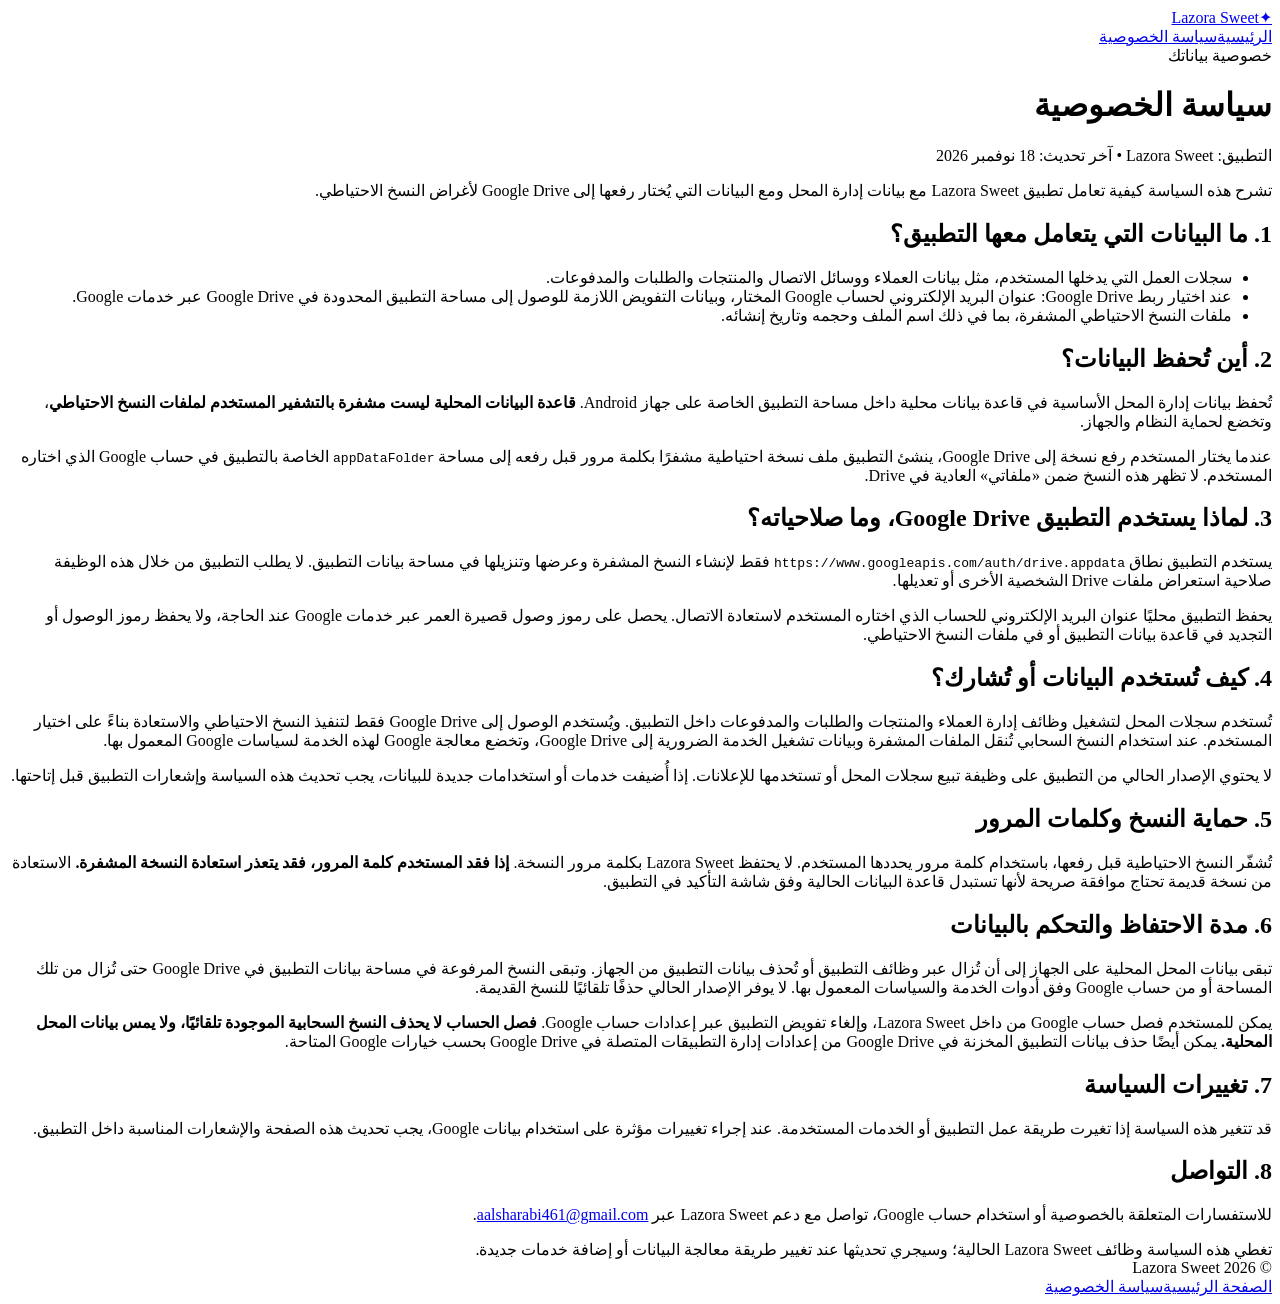
==== privacy.html @ 90b66a34 "feat(site): add Arabic Google Drive privacy policy" ====
<!doctype html>
<html lang="ar" dir="rtl">
<head>
  <meta charset="utf-8">
  <meta name="viewport" content="width=device-width, initial-scale=1">
  <meta name="description" content="سياسة الخصوصية لتطبيق Lazora Sweet وكيفية استخدام البيانات المحلية والنسخ الاحتياطية المشفرة في Google Drive.">
  <title>سياسة الخصوصية | Lazora Sweet</title>
  <link rel="stylesheet" href="style.css">
</head>
<body>
<header class="header"><div class="container"><a href="./" class="brand"><span class="brand-mark">✦</span>Lazora Sweet</a><nav aria-label="القائمة الرئيسية"><a href="./">الرئيسية</a><a href="privacy.html" aria-current="page">سياسة الخصوصية</a></nav></div></header>
<main class="container">
  <span class="eyebrow">خصوصية بياناتك</span>
  <h1>سياسة الخصوصية</h1>
  <p class="meta">التطبيق: Lazora Sweet • آخر تحديث: 18 نوفمبر 2026</p>
  <p class="lead">تشرح هذه السياسة كيفية تعامل تطبيق Lazora Sweet مع بيانات إدارة المحل ومع البيانات التي يُختار رفعها إلى Google Drive لأغراض النسخ الاحتياطي.</p>
  <section class="section"><h2>1. ما البيانات التي يتعامل معها التطبيق؟</h2><ul><li>سجلات العمل التي يدخلها المستخدم، مثل بيانات العملاء ووسائل الاتصال والمنتجات والطلبات والمدفوعات.</li><li>عند اختيار ربط Google Drive: عنوان البريد الإلكتروني لحساب Google المختار، وبيانات التفويض اللازمة للوصول إلى مساحة التطبيق المحدودة في Google Drive عبر خدمات Google.</li><li>ملفات النسخ الاحتياطي المشفرة، بما في ذلك اسم الملف وحجمه وتاريخ إنشائه.</li></ul></section>
  <section class="section"><h2>2. أين تُحفظ البيانات؟</h2><p>تُحفظ بيانات إدارة المحل الأساسية في قاعدة بيانات محلية داخل مساحة التطبيق الخاصة على جهاز Android. <strong>قاعدة البيانات المحلية ليست مشفرة بالتشفير المستخدم لملفات النسخ الاحتياطي</strong>، وتخضع لحماية النظام والجهاز.</p><p>عندما يختار المستخدم رفع نسخة إلى Google Drive، ينشئ التطبيق ملف نسخة احتياطية مشفرًا بكلمة مرور قبل رفعه إلى مساحة <code dir="ltr">appDataFolder</code> الخاصة بالتطبيق في حساب Google الذي اختاره المستخدم. لا تظهر هذه النسخ ضمن «ملفاتي» العادية في Drive.</p></section>
  <section class="section"><h2>3. لماذا يستخدم التطبيق Google Drive، وما صلاحياته؟</h2><p>يستخدم التطبيق نطاق <code dir="ltr">https://www.googleapis.com/auth/drive.appdata</code> فقط لإنشاء النسخ المشفرة وعرضها وتنزيلها في مساحة بيانات التطبيق. لا يطلب التطبيق من خلال هذه الوظيفة صلاحية استعراض ملفات Drive الشخصية الأخرى أو تعديلها.</p><p>يحفظ التطبيق محليًا عنوان البريد الإلكتروني للحساب الذي اختاره المستخدم لاستعادة الاتصال. يحصل على رموز وصول قصيرة العمر عبر خدمات Google عند الحاجة، ولا يحفظ رموز الوصول أو التجديد في قاعدة بيانات التطبيق أو في ملفات النسخ الاحتياطي.</p></section>
  <section class="section"><h2>4. كيف تُستخدم البيانات أو تُشارك؟</h2><p>تُستخدم سجلات المحل لتشغيل وظائف إدارة العملاء والمنتجات والطلبات والمدفوعات داخل التطبيق. ويُستخدم الوصول إلى Google Drive فقط لتنفيذ النسخ الاحتياطي والاستعادة بناءً على اختيار المستخدم. عند استخدام النسخ السحابي تُنقل الملفات المشفرة وبيانات تشغيل الخدمة الضرورية إلى Google Drive، وتخضع معالجة Google لهذه الخدمة لسياسات Google المعمول بها.</p><p>لا يحتوي الإصدار الحالي من التطبيق على وظيفة تبيع سجلات المحل أو تستخدمها للإعلانات. إذا أُضيفت خدمات أو استخدامات جديدة للبيانات، يجب تحديث هذه السياسة وإشعارات التطبيق قبل إتاحتها.</p></section>
  <section class="section"><h2>5. حماية النسخ وكلمات المرور</h2><p>تُشفّر النسخ الاحتياطية قبل رفعها، باستخدام كلمة مرور يحددها المستخدم. لا يحتفظ Lazora Sweet بكلمة مرور النسخة. <strong>إذا فقد المستخدم كلمة المرور، فقد يتعذر استعادة النسخة المشفرة.</strong> الاستعادة من نسخة قديمة تحتاج موافقة صريحة لأنها تستبدل قاعدة البيانات الحالية وفق شاشة التأكيد في التطبيق.</p></section>
  <section class="section"><h2>6. مدة الاحتفاظ والتحكم بالبيانات</h2><p>تبقى بيانات المحل المحلية على الجهاز إلى أن تُزال عبر وظائف التطبيق أو تُحذف بيانات التطبيق من الجهاز. وتبقى النسخ المرفوعة في مساحة بيانات التطبيق في Google Drive حتى تُزال من تلك المساحة أو من حساب Google وفق أدوات الخدمة والسياسات المعمول بها. لا يوفر الإصدار الحالي حذفًا تلقائيًا للنسخ القديمة.</p><p>يمكن للمستخدم فصل حساب Google من داخل Lazora Sweet، وإلغاء تفويض التطبيق عبر إعدادات حساب Google. <strong>فصل الحساب لا يحذف النسخ السحابية الموجودة تلقائيًا، ولا يمس بيانات المحل المحلية.</strong> يمكن أيضًا حذف بيانات التطبيق المخزنة في Google Drive من إعدادات إدارة التطبيقات المتصلة في Google Drive بحسب خيارات Google المتاحة.</p></section>
  <section class="section"><h2>7. تغييرات السياسة</h2><p>قد تتغير هذه السياسة إذا تغيرت طريقة عمل التطبيق أو الخدمات المستخدمة. عند إجراء تغييرات مؤثرة على استخدام بيانات Google، يجب تحديث هذه الصفحة والإشعارات المناسبة داخل التطبيق.</p></section>
  <section class="section"><h2>8. التواصل</h2><p>للاستفسارات المتعلقة بالخصوصية أو استخدام حساب Google، تواصل مع دعم Lazora Sweet عبر <a href="mailto:aalsharabi461@gmail.com">aalsharabi461@gmail.com</a>.</p></section>
  <aside class="notice">تغطي هذه السياسة وظائف Lazora Sweet الحالية؛ وسيجري تحديثها عند تغيير طريقة معالجة البيانات أو إضافة خدمات جديدة.</aside>
</main>
<footer class="footer"><div class="container"><span>© 2026 Lazora Sweet</span><nav aria-label="روابط قانونية"><a href="./">الصفحة الرئيسية</a><a href="privacy.html">سياسة الخصوصية</a></nav></div></footer>
</body></html>
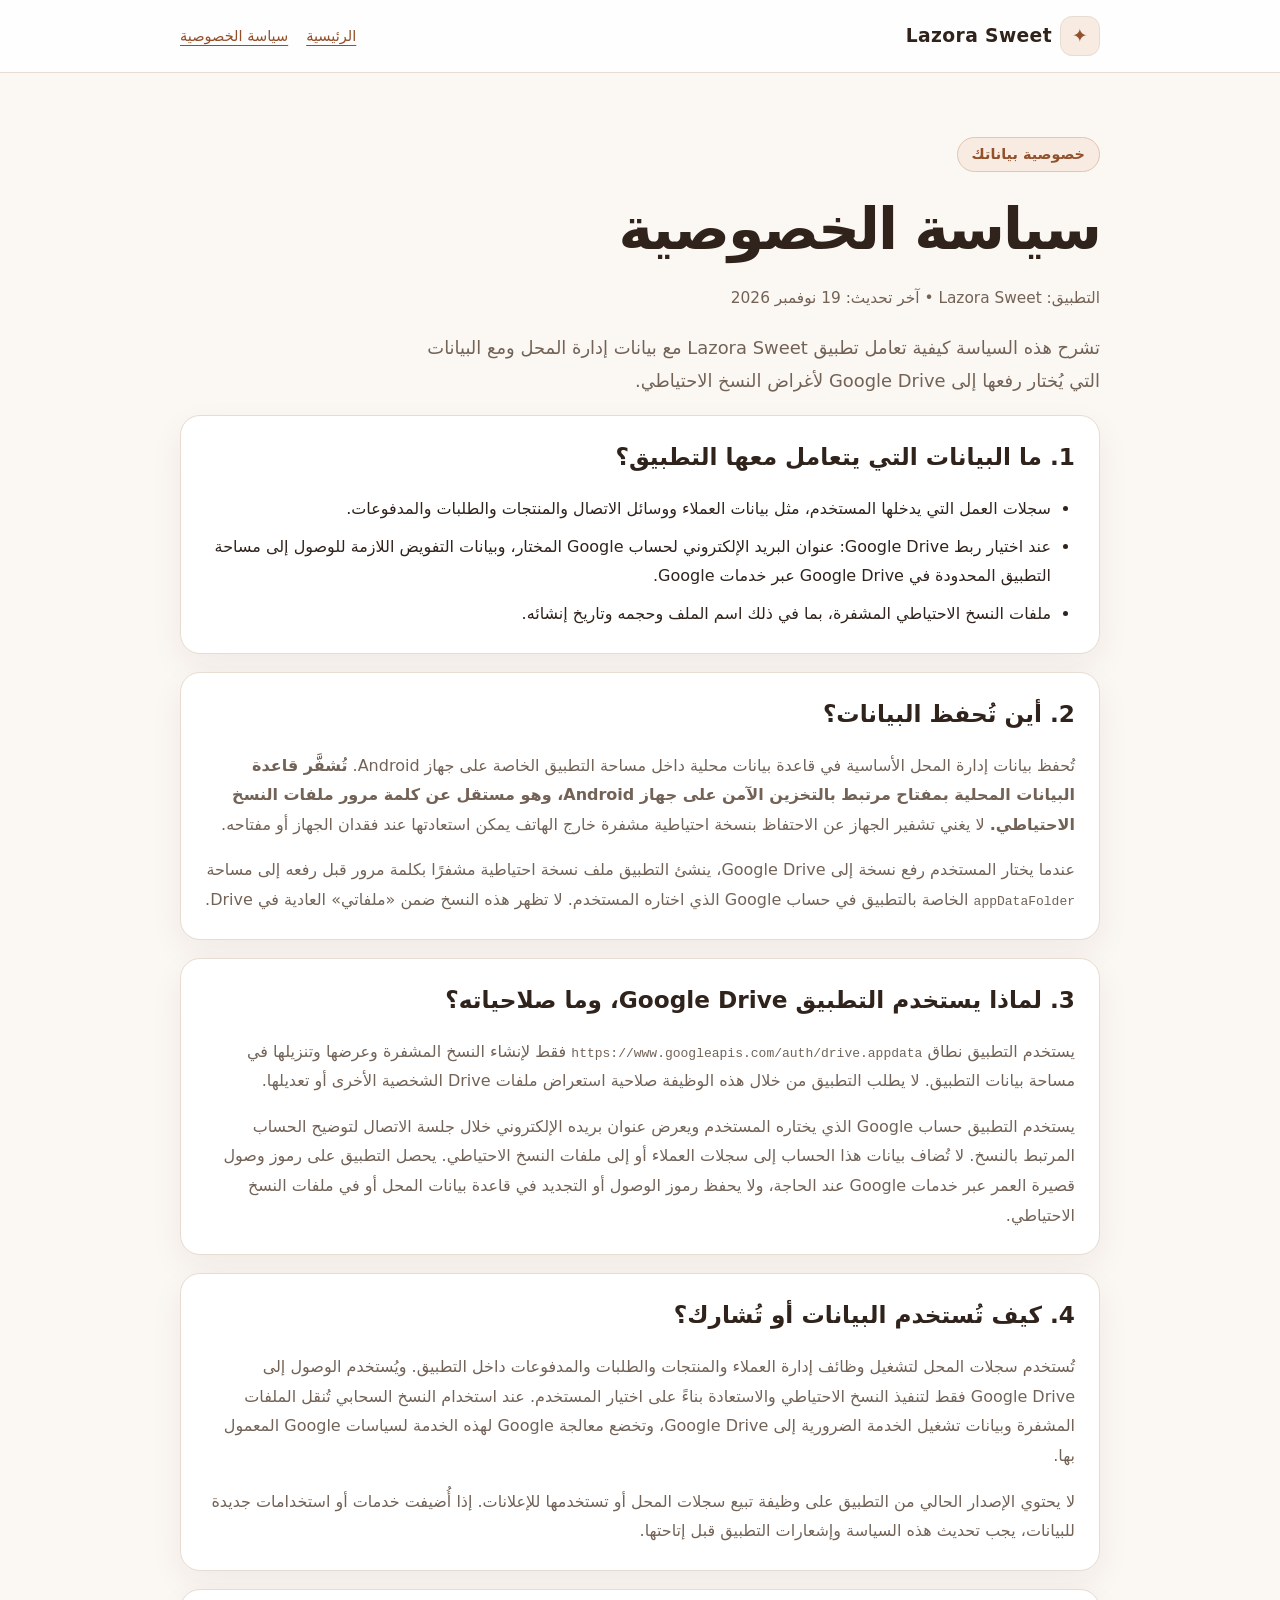
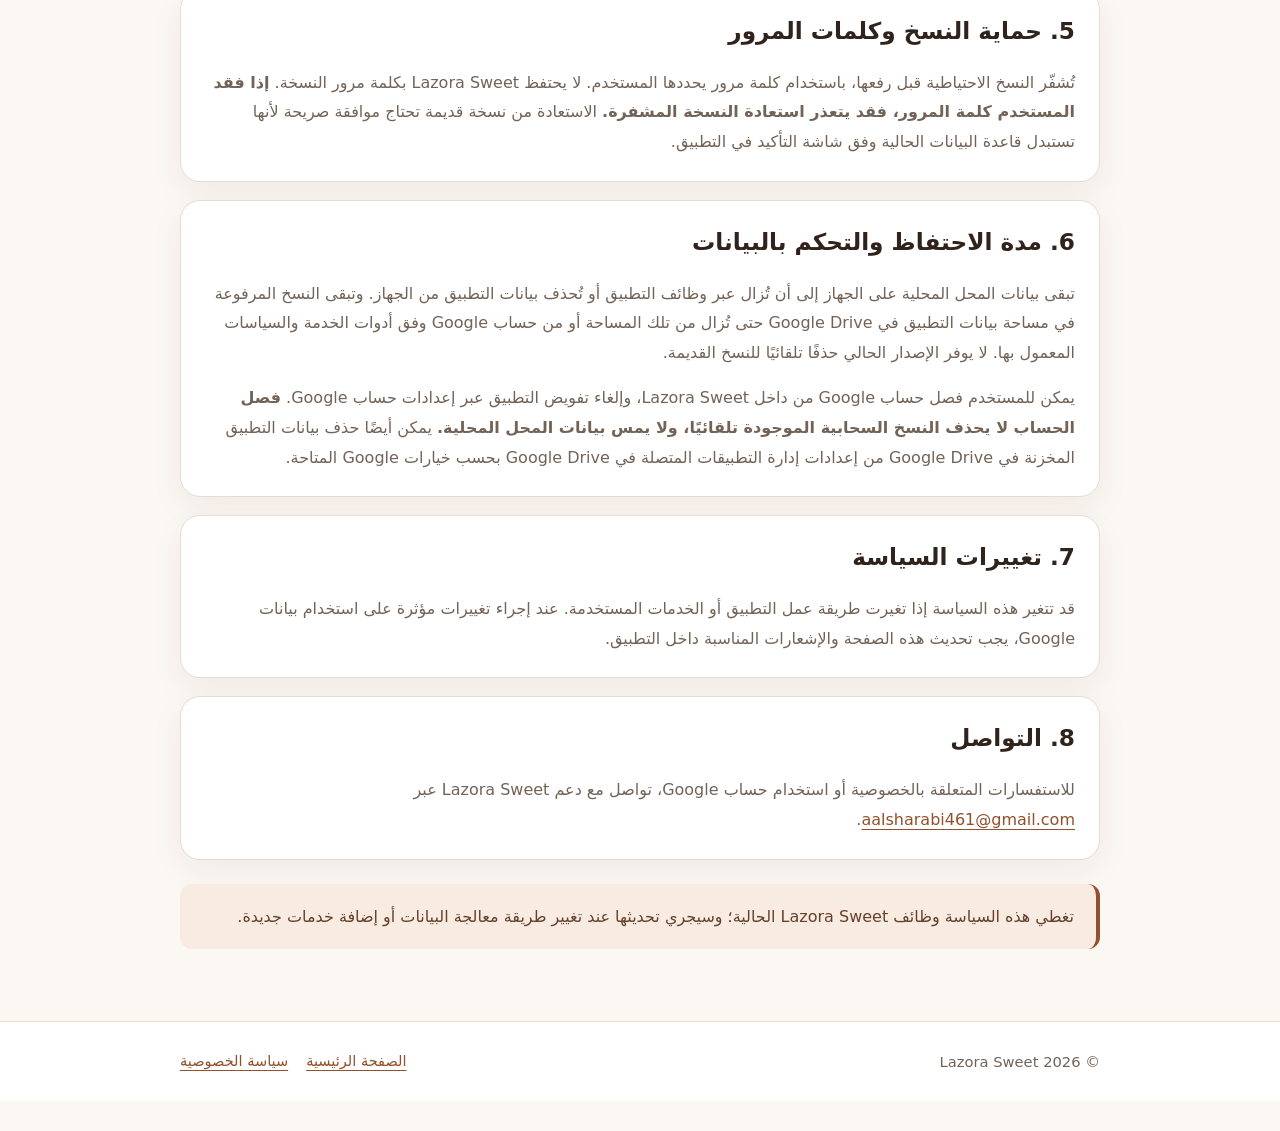
==== commit 52a1f77a: "docs(site): align privacy policy with encrypted SQLite and current Drive session" ====
--- a/privacy.html
+++ b/privacy.html
@@ -12,11 +12,11 @@
 <main class="container">
   <span class="eyebrow">خصوصية بياناتك</span>
   <h1>سياسة الخصوصية</h1>
-  <p class="meta">التطبيق: Lazora Sweet • آخر تحديث: 18 نوفمبر 2026</p>
+  <p class="meta">التطبيق: Lazora Sweet • آخر تحديث: 19 نوفمبر 2026</p>
   <p class="lead">تشرح هذه السياسة كيفية تعامل تطبيق Lazora Sweet مع بيانات إدارة المحل ومع البيانات التي يُختار رفعها إلى Google Drive لأغراض النسخ الاحتياطي.</p>
   <section class="section"><h2>1. ما البيانات التي يتعامل معها التطبيق؟</h2><ul><li>سجلات العمل التي يدخلها المستخدم، مثل بيانات العملاء ووسائل الاتصال والمنتجات والطلبات والمدفوعات.</li><li>عند اختيار ربط Google Drive: عنوان البريد الإلكتروني لحساب Google المختار، وبيانات التفويض اللازمة للوصول إلى مساحة التطبيق المحدودة في Google Drive عبر خدمات Google.</li><li>ملفات النسخ الاحتياطي المشفرة، بما في ذلك اسم الملف وحجمه وتاريخ إنشائه.</li></ul></section>
-  <section class="section"><h2>2. أين تُحفظ البيانات؟</h2><p>تُحفظ بيانات إدارة المحل الأساسية في قاعدة بيانات محلية داخل مساحة التطبيق الخاصة على جهاز Android. <strong>قاعدة البيانات المحلية ليست مشفرة بالتشفير المستخدم لملفات النسخ الاحتياطي</strong>، وتخضع لحماية النظام والجهاز.</p><p>عندما يختار المستخدم رفع نسخة إلى Google Drive، ينشئ التطبيق ملف نسخة احتياطية مشفرًا بكلمة مرور قبل رفعه إلى مساحة <code dir="ltr">appDataFolder</code> الخاصة بالتطبيق في حساب Google الذي اختاره المستخدم. لا تظهر هذه النسخ ضمن «ملفاتي» العادية في Drive.</p></section>
-  <section class="section"><h2>3. لماذا يستخدم التطبيق Google Drive، وما صلاحياته؟</h2><p>يستخدم التطبيق نطاق <code dir="ltr">https://www.googleapis.com/auth/drive.appdata</code> فقط لإنشاء النسخ المشفرة وعرضها وتنزيلها في مساحة بيانات التطبيق. لا يطلب التطبيق من خلال هذه الوظيفة صلاحية استعراض ملفات Drive الشخصية الأخرى أو تعديلها.</p><p>يحفظ التطبيق محليًا عنوان البريد الإلكتروني للحساب الذي اختاره المستخدم لاستعادة الاتصال. يحصل على رموز وصول قصيرة العمر عبر خدمات Google عند الحاجة، ولا يحفظ رموز الوصول أو التجديد في قاعدة بيانات التطبيق أو في ملفات النسخ الاحتياطي.</p></section>
+  <section class="section"><h2>2. أين تُحفظ البيانات؟</h2><p>تُحفظ بيانات إدارة المحل الأساسية في قاعدة بيانات محلية داخل مساحة التطبيق الخاصة على جهاز Android. <strong>تُشفَّر قاعدة البيانات المحلية بمفتاح مرتبط بالتخزين الآمن على جهاز Android، وهو مستقل عن كلمة مرور ملفات النسخ الاحتياطي.</strong> لا يغني تشفير الجهاز عن الاحتفاظ بنسخة احتياطية مشفرة خارج الهاتف يمكن استعادتها عند فقدان الجهاز أو مفتاحه.</p><p>عندما يختار المستخدم رفع نسخة إلى Google Drive، ينشئ التطبيق ملف نسخة احتياطية مشفرًا بكلمة مرور قبل رفعه إلى مساحة <code dir="ltr">appDataFolder</code> الخاصة بالتطبيق في حساب Google الذي اختاره المستخدم. لا تظهر هذه النسخ ضمن «ملفاتي» العادية في Drive.</p></section>
+  <section class="section"><h2>3. لماذا يستخدم التطبيق Google Drive، وما صلاحياته؟</h2><p>يستخدم التطبيق نطاق <code dir="ltr">https://www.googleapis.com/auth/drive.appdata</code> فقط لإنشاء النسخ المشفرة وعرضها وتنزيلها في مساحة بيانات التطبيق. لا يطلب التطبيق من خلال هذه الوظيفة صلاحية استعراض ملفات Drive الشخصية الأخرى أو تعديلها.</p><p>يستخدم التطبيق حساب Google الذي يختاره المستخدم ويعرض عنوان بريده الإلكتروني خلال جلسة الاتصال لتوضيح الحساب المرتبط بالنسخ. لا تُضاف بيانات هذا الحساب إلى سجلات العملاء أو إلى ملفات النسخ الاحتياطي. يحصل التطبيق على رموز وصول قصيرة العمر عبر خدمات Google عند الحاجة، ولا يحفظ رموز الوصول أو التجديد في قاعدة بيانات المحل أو في ملفات النسخ الاحتياطي.</p></section>
   <section class="section"><h2>4. كيف تُستخدم البيانات أو تُشارك؟</h2><p>تُستخدم سجلات المحل لتشغيل وظائف إدارة العملاء والمنتجات والطلبات والمدفوعات داخل التطبيق. ويُستخدم الوصول إلى Google Drive فقط لتنفيذ النسخ الاحتياطي والاستعادة بناءً على اختيار المستخدم. عند استخدام النسخ السحابي تُنقل الملفات المشفرة وبيانات تشغيل الخدمة الضرورية إلى Google Drive، وتخضع معالجة Google لهذه الخدمة لسياسات Google المعمول بها.</p><p>لا يحتوي الإصدار الحالي من التطبيق على وظيفة تبيع سجلات المحل أو تستخدمها للإعلانات. إذا أُضيفت خدمات أو استخدامات جديدة للبيانات، يجب تحديث هذه السياسة وإشعارات التطبيق قبل إتاحتها.</p></section>
   <section class="section"><h2>5. حماية النسخ وكلمات المرور</h2><p>تُشفّر النسخ الاحتياطية قبل رفعها، باستخدام كلمة مرور يحددها المستخدم. لا يحتفظ Lazora Sweet بكلمة مرور النسخة. <strong>إذا فقد المستخدم كلمة المرور، فقد يتعذر استعادة النسخة المشفرة.</strong> الاستعادة من نسخة قديمة تحتاج موافقة صريحة لأنها تستبدل قاعدة البيانات الحالية وفق شاشة التأكيد في التطبيق.</p></section>
   <section class="section"><h2>6. مدة الاحتفاظ والتحكم بالبيانات</h2><p>تبقى بيانات المحل المحلية على الجهاز إلى أن تُزال عبر وظائف التطبيق أو تُحذف بيانات التطبيق من الجهاز. وتبقى النسخ المرفوعة في مساحة بيانات التطبيق في Google Drive حتى تُزال من تلك المساحة أو من حساب Google وفق أدوات الخدمة والسياسات المعمول بها. لا يوفر الإصدار الحالي حذفًا تلقائيًا للنسخ القديمة.</p><p>يمكن للمستخدم فصل حساب Google من داخل Lazora Sweet، وإلغاء تفويض التطبيق عبر إعدادات حساب Google. <strong>فصل الحساب لا يحذف النسخ السحابية الموجودة تلقائيًا، ولا يمس بيانات المحل المحلية.</strong> يمكن أيضًا حذف بيانات التطبيق المخزنة في Google Drive من إعدادات إدارة التطبيقات المتصلة في Google Drive بحسب خيارات Google المتاحة.</p></section>
--- a/style.css
+++ b/style.css
@@ -0,0 +1,2 @@
+:root{--bg:#fbf7f3;--surface:#fff;--ink:#30231c;--muted:#736357;--brand:#92502b;--line:#e7dcd2;--soft:#f8ebe1;--shadow:0 12px 34px rgba(64,36,20,.06)}
+*{box-sizing:border-box}html{scroll-behavior:smooth}body{margin:0;background:var(--bg);color:var(--ink);font-family:system-ui,-apple-system,'Segoe UI',Tahoma,Arial,sans-serif;line-height:1.85}a{color:var(--brand);text-underline-offset:4px}a:hover{color:#643318}.container{width:min(100% - 32px,920px);margin-inline:auto}.header{border-bottom:1px solid var(--line);background:rgba(255,255,255,.92)}.header .container{display:flex;align-items:center;justify-content:space-between;gap:16px;padding-block:16px}.brand{font-size:1.17rem;font-weight:800;text-decoration:none;color:var(--ink);letter-spacing:.02em}.brand-mark{display:inline-flex;align-items:center;justify-content:center;background:var(--soft);border:1px solid var(--line);color:var(--brand);border-radius:12px;width:40px;height:40px;margin-inline-end:8px}nav{display:flex;flex-wrap:wrap;gap:18px;font-size:.91rem}main{padding-block:64px 72px}.eyebrow{display:inline-block;border:1px solid #dfc6b4;background:var(--soft);color:var(--brand);border-radius:20px;padding:3px 14px;font-size:.9rem;font-weight:700}h1{font-size:clamp(2rem,5vw,3.65rem);line-height:1.35;letter-spacing:-.035em;margin:18px 0 16px}h2{font-size:1.45rem;line-height:1.5;margin-top:0}h3{font-size:1.12rem;margin-bottom:4px}.lead{font-size:1.12rem;color:var(--muted);max-width:700px}.hero{padding-block:16px 30px}.actions{margin-top:28px;display:flex;flex-wrap:wrap;gap:12px}.button{display:inline-block;text-decoration:none;border-radius:12px;padding:10px 22px;background:var(--brand);color:#fff;font-weight:700}.button:hover{color:#fff;background:#773b20}.button.secondary{background:var(--surface);color:var(--brand);border:1px solid var(--line)}.cards{display:grid;grid-template-columns:repeat(2,minmax(0,1fr));gap:18px;margin-top:26px}.card,.section{background:var(--surface);border:1px solid var(--line);border-radius:20px;padding:24px;box-shadow:var(--shadow)}.card p,.section p{color:var(--muted);margin-bottom:0}.section{margin-top:18px}.section ul{margin-bottom:0;padding-inline-start:24px}.section li+li{margin-top:8px}.notice{background:var(--soft);border-inline-start:4px solid var(--brand);padding:18px 22px;border-radius:12px;margin-top:24px;color:#65412b}.meta{color:var(--muted);font-size:.96rem}.footer{border-top:1px solid var(--line);background:var(--surface);padding-block:26px;color:var(--muted);font-size:.92rem}.footer .container{display:flex;gap:18px;flex-wrap:wrap;justify-content:space-between;align-items:center}@media(max-width:640px){main{padding-block:34px 48px}.cards{grid-template-columns:1fr}.card,.section{padding:20px}.header .container{align-items:start;flex-direction:column}nav{gap:12px}}
